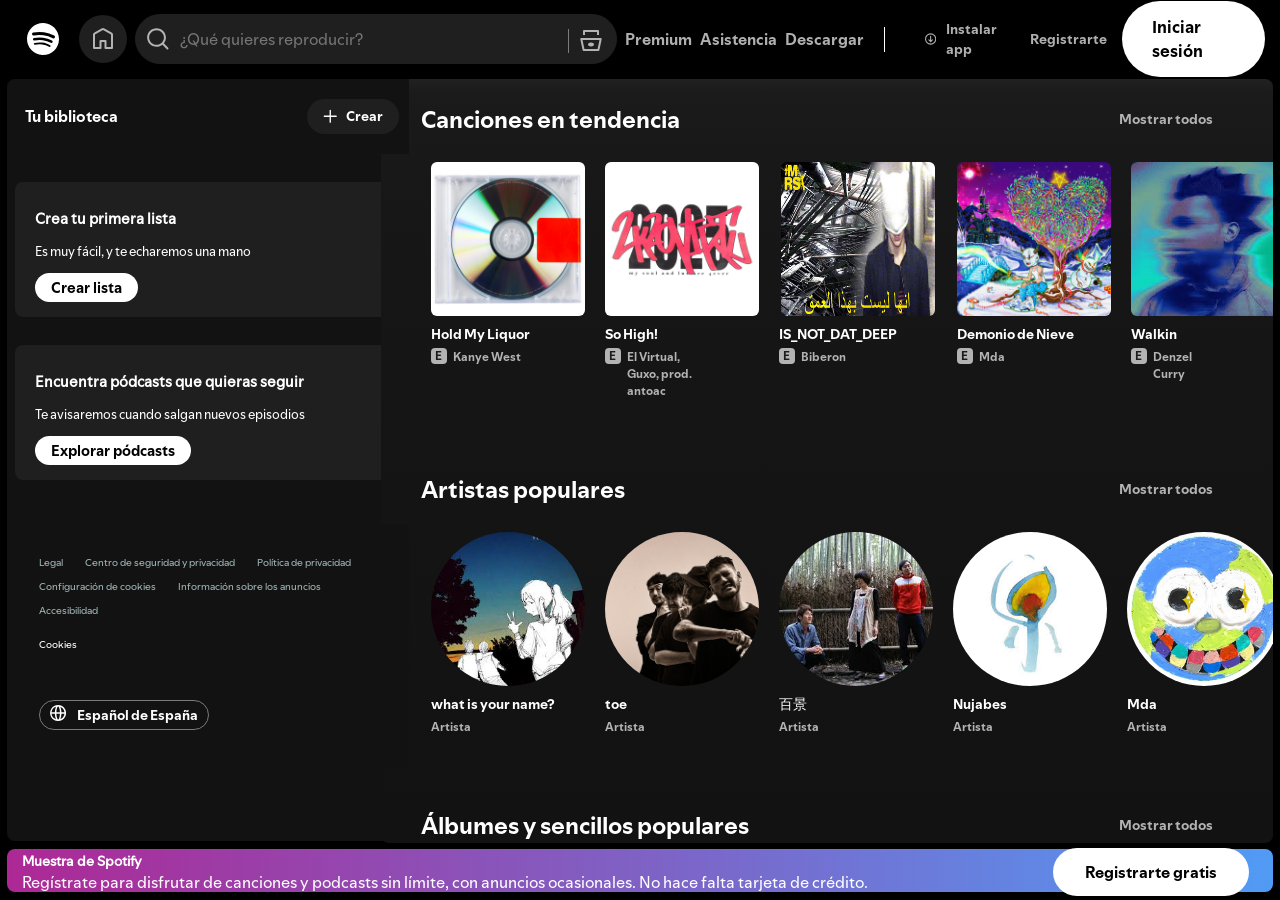
==== Proyecto Spotify/Fase 2 - Responsive/index.html @ e3fcc97e "Importación de Archivos" ====
<!DOCTYPE html>
<html lang="es">
<head>
    <meta charset="UTF-8">
    <meta name="viewport" content="width=device-width, initial-scale=1.0">
    <!-- 
    Proyecto Spotify - Fase 1
    Copia Literal Estática.
    Partes:
     - Barra Superior (upper_bar)
     - Menú Lateral (sidebar)
     - Zona Central (main)
     - Barra Inferior (footer)

    Autor: Alex Ortiz García
    -->
    <title>Proyecto Spotify - Fase 1</title>
    <link rel="icon" type="image/x-icon" href="img/logoSpotify.png">
    <link rel="stylesheet" href="css/styles.css">
</head>
<body>
    <header id="header">
        <div>
            <div id="logo">
                <a href="#">
                    <svg viewBox="0 0 24 24" height="32" aira-hidden="false;">
                        <title>Spotify</title>
                        <path fill="#FFFF" d="M13.427.01C6.805-.253 1.224 4.902.961 11.524.698 18.147 5.853 23.728 12.476 23.99c6.622.263 12.203-4.892 12.466-11.514S20.049.272 13.427.01m5.066 17.579a.717.717 0 0 1-.977.268 14.4 14.4 0 0 0-5.138-1.747 14.4 14.4 0 0 0-5.42.263.717.717 0 0 1-.338-1.392c1.95-.474 3.955-.571 5.958-.29 2.003.282 3.903.928 5.647 1.92a.717.717 0 0 1 .268.978m1.577-3.15a.93.93 0 0 1-1.262.376 17.7 17.7 0 0 0-5.972-1.96 17.7 17.7 0 0 0-6.281.238.93.93 0 0 1-1.11-.71.93.93 0 0 1 .71-1.11 19.5 19.5 0 0 1 6.94-.262 19.5 19.5 0 0 1 6.599 2.165c.452.245.62.81.376 1.263m1.748-3.551a1.147 1.147 0 0 1-1.546.488 21.4 21.4 0 0 0-6.918-2.208 21.4 21.4 0 0 0-7.259.215 1.146 1.146 0 0 1-.456-2.246 23.7 23.7 0 0 1 8.034-.24 23.7 23.7 0 0 1 7.657 2.445c.561.292.78.984.488 1.546m13.612-.036-.832-.247c-1.67-.495-2.14-.681-2.14-1.353 0-.637.708-1.327 2.264-1.327 1.539 0 2.839.752 3.51 1.31.116.096.24.052.24-.098V6.935c0-.097-.027-.15-.098-.203-.83-.62-2.272-1.07-3.723-1.07-2.953 0-4.722 1.68-4.722 3.59 0 2.157 1.371 2.91 3.626 3.546l.973.274c1.689.478 1.998.902 1.998 1.556 0 1.097-.831 1.433-2.07 1.433-1.556 0-3.457-.911-4.35-2.025-.08-.098-.177-.053-.177.062v2.423c0 .097.01.141.08.22.743.814 2.52 1.53 4.59 1.53 2.546 0 4.456-1.485 4.456-3.784 0-1.787-1.052-2.865-3.625-3.635m10.107-1.76c-1.68 0-2.653 1.026-3.219 2.052V9.376c0-.08-.044-.124-.124-.124h-2.22c-.079 0-.123.044-.123.124V20.72c0 .08.044.124.124.124h2.22c.079 0 .123-.044.123-.124v-4.536c.566 1.025 1.521 2.034 3.237 2.034 2.264 0 3.89-1.955 3.89-4.581s-1.644-4.545-3.908-4.545m-.654 6.986c-1.185 0-2.211-1.167-2.618-2.458.407-1.362 1.344-2.405 2.618-2.405 1.211 0 2.051.92 2.051 2.423s-.84 2.44-2.051 2.44m40.633-6.826h-2.264c-.08 0-.115.017-.15.097l-2.282 5.483-2.29-5.483c-.035-.08-.07-.097-.15-.097h-3.661v-.584c0-.955.645-1.397 1.476-1.397.496 0 1.035.256 1.415.486.089.053.15-.008.115-.088l-.796-1.901a.26.26 0 0 0-.124-.133c-.389-.203-1.025-.38-1.644-.38-1.875 0-2.954 1.432-2.954 3.254v.743h-1.503c-.08 0-.124.044-.124.124v1.768c0 .08.044.124.124.124h1.503v6.668c0 .08.044.123.124.123h2.264c.08 0 .124-.044.124-.123v-6.668h1.936l2.812 6.11-1.512 3.325c-.044.098.009.142.097.142h2.414c.08 0 .116-.018.15-.097l4.997-11.355c.035-.08-.009-.141-.097-.141M54.964 9.04c-2.865 0-4.837 2.025-4.837 4.616 0 2.573 1.971 4.616 4.837 4.616 2.856 0 4.846-2.043 4.846-4.616 0-2.591-1.99-4.616-4.846-4.616m.008 7.065c-1.37 0-2.343-1.043-2.343-2.45 0-1.405.973-2.449 2.343-2.449 1.362 0 2.335 1.043 2.335 2.45 0 1.406-.973 2.45-2.335 2.45m33.541-6.334a1.24 1.24 0 0 0-.483-.471 1.4 1.4 0 0 0-.693-.17q-.384 0-.693.17a1.24 1.24 0 0 0-.484.471q-.174.302-.174.681 0 .375.174.677.175.3.484.471t.693.17.693-.17.483-.471.175-.676q0-.38-.175-.682m-.211 1.247a1 1 0 0 1-.394.39 1.15 1.15 0 0 1-.571.14 1.16 1.16 0 0 1-.576-.14 1 1 0 0 1-.391-.39 1.14 1.14 0 0 1-.14-.566q0-.316.14-.562t.391-.388.576-.14q.32 0 .57.14.253.141.395.39t.142.565q0 .312-.142.56m-19.835-5.78c-.85 0-1.468.6-1.468 1.396s.619 1.397 1.468 1.397c.866 0 1.485-.6 1.485-1.397 0-.796-.619-1.397-1.485-1.397m19.329 5.19a.31.31 0 0 0 .134-.262q0-.168-.132-.266-.132-.099-.381-.099h-.588v1.229h.284v-.489h.154l.374.489h.35l-.41-.518a.5.5 0 0 0 .215-.084m-.424-.109h-.26v-.3h.27q.12 0 .184.036a.12.12 0 0 1 .065.116.12.12 0 0 1-.067.111.4.4 0 0 1-.192.037M69.607 9.252h-2.263c-.08 0-.124.044-.124.124v8.56c0 .08.044.123.124.123h2.263c.08 0 .124-.044.124-.123v-8.56c0-.08-.044-.124-.124-.124m-3.333 6.605a2.1 2.1 0 0 1-1.053.257c-.725 0-1.185-.425-1.185-1.362v-3.484h2.211c.08 0 .124-.044.124-.124V9.376c0-.08-.044-.124-.124-.124h-2.21V6.944c0-.097-.063-.15-.15-.08l-3.954 3.113c-.053.044-.07.088-.07.16v1.007c0 .08.044.124.123.124h1.539v3.855c0 2.087 1.203 3.06 2.918 3.06.743 0 1.46-.194 1.884-.442.062-.035.07-.07.07-.133v-1.68c0-.088-.044-.115-.123-.07" transform="translate(-0.95,0)"></path>
                    </svg>
                </a>
            </div>
            
            <div id="home_search">
                <div id="home">
                    <a href="#">
                        <svg viewBox="0 0 24 24" height="24" aria-hidden="false">
                            <path fill="#b3b3b3" d="M12.5 3.247a1 1 0 0 0-1 0L4 7.577V20h4.5v-6a1 1 0 0 1 1-1h5a1 1 0 0 1 1 1v6H20V7.577zm-2-1.732a3 3 0 0 1 3 0l7.5 4.33a2 2 0 0 1 1 1.732V21a1 1 0 0 1-1 1h-6.5a1 1 0 0 1-1-1v-6h-3v6a1 1 0 0 1-1 1H3a1 1 0 0 1-1-1V7.577a2 2 0 0 1 1-1.732z"></path>
                        </svg>
                    </a>
                    
                </div>

                <div id="searchbar">
                    <a href="#" id="search">
                        <svg viewBox="0 0 24 24" height="24" aria-hidden="false" class="icon">
                            <path fill="#b3b3b3" d="M10.533 1.27893C5.35215 1.27893 1.12598 5.41887 1.12598 10.5579C1.12598 15.697 5.35215 19.8369 10.533 19.8369C12.767 19.8369 14.8235 19.0671 16.4402 17.7794L20.7929 22.132C21.1834 22.5226 21.8166 22.5226 22.2071 22.132C22.5976 21.7415 22.5976 21.1083 22.2071 20.7178L17.8634 16.3741C19.1616 14.7849 19.94 12.7634 19.94 10.5579C19.94 5.41887 15.7138 1.27893 10.533 1.27893ZM3.12598 10.5579C3.12598 6.55226 6.42768 3.27893 10.533 3.27893C14.6383 3.27893 17.94 6.55226 17.94 10.5579C17.94 14.5636 14.6383 17.8369 10.533 17.8369C6.42768 17.8369 3.12598 14.5636 3.12598 10.5579Z"></path>
                        </svg>
                    </a>
                    <input type="text" placeholder="¿Qué quieres reproducir?">
                    <a href="#" id="explore">
                        <svg viewBox="0 0 24 24" height="24" aria-hidden="false" class="icon">
                            <path fill="#b3b3b3" d="M15 15.5c0 1.105-1.343 2-3 2s-3-.895-3-2 1.343-2 3-2 3 .895 3 2"></path>
                            <path fill="#b3b3b3" d="M1.513 9.37A1 1 0 0 1 2.291 9h19.418a1 1 0 0 1 .979 1.208l-2.339 11a1 1 0 0 1-.978.792H4.63a1 1 0 0 1-.978-.792l-2.339-11a1 1 0 0 1 .201-.837zM3.525 11l1.913 9h13.123l1.913-9zM4 2a1 1 0 0 1 1-1h14a1 1 0 0 1 1 1v4h-2V3H6v3H4z"></path>
                        </svg>
                    </a>    
                </div>
            </div>
        </div>

        <div>
            <div id="links1">
                <a href="#">Premium</a>
                <a href="#">Asistencia</a>
                <a href="#">Descargar</a>
            </div>

            <div id="bar">    
            </div>

            <div id="links2">
                <a href="#">
                    <svg viewBox="0 0 16 16" aria-hidden="false" height="16">
                        <path fill="#b3b3b3" d="M4.995 8.745a.75.75 0 0 1 1.06 0L7.25 9.939V4a.75.75 0 0 1 1.5 0v5.94l1.195-1.195a.75.75 0 1 1 1.06 1.06L8 12.811l-.528-.528-.005-.005-2.472-2.473a.75.75 0 0 1 0-1.06"></path>
                        <path fill="#b3b3b3" d="M0 8a8 8 0 1 1 16 0A8 8 0 0 1 0 8m8-6.5a6.5 6.5 0 1 0 0 13 6.5 6.5 0 0 0 0-13"></path>
                    </svg>
                    <p>Instalar app</p>
                </a>
                <a href="#">Registrarte</a>
            </div>

            <a href="#" id="login" class="button">
                Iniciar sesión
            </a>
        </div>
    
    </header>

    <div id="sidebar">
        <div id="sidebar-header">
            <p>Tu biblioteca</p>
            <a href="#">
                <svg aria-hidden="false" viewBox="0 0 16 16" height="14.5">
                    <path fill="#FFFF" d="M15.25 8a.75.75 0 0 1-.75.75H8.75v5.75a.75.75 0 0 1-1.5 0V8.75H1.5a.75.75 0 0 1 0-1.5h5.75V1.5a.75.75 0 0 1 1.5 0v5.75h5.75a.75.75 0 0 1 .75.75"></path>
                </svg>
                Crear
            </a>
        </div>

        <div id="cards">
            <div id="playlists" class="card">
                <h1>Crea tu primera lista</h1>
                <p>Es muy fácil, y te echaremos una mano</p>
                <a href="#" class="button">Crear lista</a>
            </div>

            <div id="podcasts" class="card">
                <h1>Encuentra pódcasts que quieras seguir</h1>
                <p>Te avisaremos cuando salgan nuevos episodios</p>
                <a href="#" class="button">Explorar pódcasts</a>
            </div>
        </div>
        

        <div id="links">
            <div id="info">
                <a href="#">Legal</a>
                <a href="#">Centro de seguridad y privacidad</a>
                <a href="#">Política de privacidad</a>
                <a href="#">Configuración de cookies</a>
                <a href="#">Información sobre los anuncios</a>
                <a href="#">Accesibilidad</a>
            </div>
            
            <a href="#">Cookies</a>
            <a href="#" class="button">
                <svg aria-hidden="true" viewBox="0 0 16 16" height="16">
                    <path fill="#ffffff" d="M8.152 16H8a8 8 0 1 1 .152 0m-.41-14.202c-.226.273-.463.713-.677 1.323-.369 1.055-.626 2.496-.687 4.129h3.547c-.06-1.633-.318-3.074-.687-4.129-.213-.61-.45-1.05-.676-1.323-.194-.235-.326-.285-.385-.296h-.044c-.055.007-.19.052-.391.296M4.877 7.25c.062-1.771.34-3.386.773-4.624q.148-.427.329-.806a6.51 6.51 0 0 0-4.436 5.43zm-3.334 1.5a6.51 6.51 0 0 0 4.436 5.43 8 8 0 0 1-.33-.806c-.433-1.238-.71-2.853-.772-4.624zm4.835 0c.061 1.633.318 3.074.687 4.129.214.61.451 1.05.677 1.323.202.244.336.29.391.297l.044-.001c.06-.01.19-.061.385-.296.226-.273.463-.713.676-1.323.37-1.055.626-2.496.687-4.129zm5.048 0c-.061 1.771-.339 3.386-.772 4.624q-.123.353-.268.674a6.5 6.5 0 0 0 4.071-5.298zm3.031-1.5a6.51 6.51 0 0 0-4.071-5.298q.145.322.268.674c.433 1.238.711 2.853.772 4.624z"></path>
                </svg>
                Español de España
            </a>
        </div>
    </div>

    <div id="main">
        <div id="songs" class="section">
            <div id="top">
                <a href="#" id="title">Canciones en tendencia</a>
                <a href="#">Mostrar todos</a>
            </div>

            <div class="cardlist">
                <div class="card">
                    <div class="cover">
                        <img src="img/Yeezus.jpg">
                    </div>
                    <div id="desc">
                        <a href="#" id="name">Hold My Liquor</a>
                        <div  id="meta">
                            <span id="explicit">E</span>
                            <a href="#" id="artist">Kanye West</a> 
                        </div>
                    </div>
                </div>
                <div class="card">
                    <div class="cover">
                        <img src="img/2k20virtu.jpg">
                    </div>
                    <div id="desc">
                        <a href="#" id="name">So High!</a>
                        <div  id="meta">
                            <span id="explicit">E</span>
                            <a href="#" id="artist">El Virtual, Guxo, prod. antoac</a> 
                        </div>
                    </div>
                </div>
                <div class="card">
                    <div class="cover">
                        <img src="img/isnotdatdeep.jpg">
                    </div>
                    <div id="desc">
                        <a href="#" id="name">IS_NOT_DAT_DEEP</a>
                        <div  id="meta">
                            <span id="explicit">E</span>
                            <a href="#" id="artist">Biberon</a> 
                        </div>
                    </div>
                </div>
                <div class="card">
                    <div class="cover">
                        <img src="img/rs4l.jpg">
                    </div>
                    <div id="desc">
                        <a href="#" id="name">Demonio de Nieve</a>
                        <div  id="meta">
                            <span id="explicit">E</span>
                            <a href="#" id="artist">Mda</a> 
                        </div>
                    </div>
                </div>
                <div class="card">
                    <div class="cover">
                        <img src="img/meltmyeyez.jpg">
                    </div>
                    <div id="desc">
                        <a href="#" id="name">Walkin</a>
                        <div  id="meta">
                            <span id="explicit">E</span>
                            <a href="#" id="artist">Denzel Curry</a> 
                        </div>
                    </div>
                </div>
                <div class="card">
                    <div class="cover">
                        <img src="img/vidaesuna.jpg">
                    </div>
                    <div id="desc">
                        <a href="#" id="name">Si muero</a>
                        <div  id="meta">
                            <a href="#" id="artist">San Tosielo</a> 
                        </div>
                    </div>
                </div>
                <div class="card">
                    <div class="cover">
                        <img src="img/rs4l.jpg">
                    </div>
                    <div id="desc">
                        <a href="#" id="name">Firmado: Marcos</a>
                        <div  id="meta">
                            <span id="explicit">E</span>
                            <a href="#" id="artist">Mda, Otro</a> 
                        </div>
                    </div>
                </div>
                <div class="card">
                    <div class="cover">
                        <img src="img/meltmyeyez.jpg">
                    </div>
                    <div id="desc">
                        <a href="#" id="name">X-Wing</a>
                        <div  id="meta">
                            <span id="explicit">E</span>
                            <a href="#" id="artist">Denzel Curry</a> 
                        </div>
                    </div>
                </div>
                <div class="card">
                    <div class="cover">
                        <img src="img/taipeiwaterbed.jpg">
                    </div>
                    <div id="desc">
                        <a href="#" id="name">Taipei/Waterbed</a>
                        <div  id="meta">
                            <span id="explicit">E</span>
                            <a href="#" id="artist">smokedope2016</a> 
                        </div>
                    </div>
                </div>
                <div class="card">
                    <div class="cover">
                        <img src="img/luvsic.jpg">
                    </div>
                    <div id="desc">
                        <a href="#" id="name">Luv(sic)</a>
                        <div  id="meta">
                            <span id="explicit">E</span>
                            <a href="#" id="artist">Nujabes</a> 
                        </div>
                    </div>
                </div>
                <div class="card">
                    <div class="cover">
                        <img src="img/graduation.jpg">
                    </div>
                    <div id="desc">
                        <a href="#" id="name">I Wonder</a>
                        <div  id="meta">
                            <span id="explicit">E</span>
                            <a href="#" id="artist">Kanye West</a> 
                        </div>
                    </div>
                </div>
                <div class="card">
                    <div class="cover">
                        <img src="img/evdisneychannel.jpg">
                    </div>
                    <div id="desc">
                        <a href="#" id="name">PANTALON</a>
                        <div  id="meta">
                            <span id="explicit">E</span>
                            <a href="#" id="artist">Biberon, SnorthingPills</a> 
                        </div>
                    </div>
                </div>
                <div class="card">
                    <div class="cover">
                        <img src="img/Yeezus.jpg">
                    </div>
                    <div id="desc">
                        <a href="#" id="name">Bound 2</a>
                        <div  id="meta">
                            <span id="explicit">E</span>
                            <a href="#" id="artist">Kanye West</a> 
                        </div>
                    </div>
                </div>
                <div class="card">
                    <div class="cover">
                        <img src="img/tlop.jpg">
                    </div>
                    <div id="desc">
                        <a href="#" id="name">Ultralight Beam</a>
                        <div  id="meta">
                            <span id="explicit">E</span>
                            <a href="#" id="artist">Kanye West</a> 
                        </div>
                    </div>
                </div>
                <div class="card">
                    <div class="cover">
                        <img src="img/midicronica.jpg">
                    </div>
                    <div id="desc">
                        <a href="#" id="name">san francisco</a>
                        <div  id="meta">
                            <a href="#" id="artist">MIDICRONICA</a> 
                        </div>
                    </div>
                </div>
                <div class="card">
                    <div class="cover">
                        <img src="img/wax.jpg">
                    </div>
                    <div id="desc">
                        <a href="#" id="name">Wax</a>
                        <div  id="meta">
                            <a href="#" id="artist">Marcus D, MIDICRONICA</a> 
                        </div>
                    </div>
                </div>
                <div class="card">
                    <div class="cover">
                        <img src="img/mbdtf.jpg">
                    </div>
                    <div id="desc">
                        <a href="#" id="name">Runaway</a>
                        <div  id="meta">
                            <span id="explicit">E</span>
                            <a href="#" id="artist">Kanye West, Pusha T</a> 
                        </div>
                    </div>
                </div>
                <div class="card">
                    <div class="cover">
                        <img src="img/vanpiroesiten.jpg">
                    </div>
                    <div id="desc">
                        <a href="#" id="name">De algo hay que morir</a>
                        <div  id="meta">
                            <a href="#" id="artist">San Tosielo</a> 
                        </div>
                    </div>
                </div>
                <div class="card">
                    <div class="cover">
                        <img src="img/vidaesuna.jpg">
                    </div>
                    <div id="desc">
                        <a href="#" id="name">Sin Lucka</a>
                        <div  id="meta">
                            <a href="#" id="artist">San Tosielo</a> 
                        </div>
                    </div>
                </div>
                <div class="card">
                    <div class="cover">
                        <img src="img/thenownowandnever.jpg">
                    </div>
                    <div id="desc">
                        <a href="#" id="name">heartache st.</a>
                        <div  id="meta">
                            <a href="#" id="artist">what is your name?</a> 
                        </div>
                    </div>
                </div>  
            </div>
        </div>
        <div id="artists" class="section">
            <div id="top">
                <a href="#" id="title">Artistas populares</a>
                <a href=#"">Mostrar todos</a>  
            </div>
            
            <div class="cardlist">
                <div class="card">
                    <div class="cover">
                        <img src="img/thenownowandnever.jpg">
                    </div>
                    <div id="desc">
                        <a href="#" id="name">what is your name?</a>
                        <div  id="meta">
                            <a href="#" id="artist">Artista</a> 
                        </div>
                    </div>
                </div> 
                <div class="card">
                    <div class="cover">
                        <img src="img/toeband.jpg">
                    </div>
                    <div id="desc">
                        <a href="#" id="name">toe</a>
                        <div  id="meta">
                            <a href="#" id="artist">Artista</a> 
                        </div>
                    </div>
                </div>
                <div class="card">
                    <div class="cover">
                        <img src="img/hyakkei.jpg">
                    </div>
                    <div id="desc">
                        <a href="#" id="name">百景</a>
                        <div  id="meta">
                            <a href="#" id="artist">Artista</a> 
                        </div>
                    </div>
                </div>
                <div class="card">
                    <div class="cover">
                        <img src="img/nujabes.jpg"">
                    </div>
                    <div id="desc">
                        <a href="#" id="name">Nujabes</a>
                        <div  id="meta">
                            <a href="#" id="artist">Artista</a> 
                        </div>
                    </div>
                </div>
                <div class="card">
                    <div class="cover">
                        <img src="img/Mda.jpg"">
                    </div>
                    <div id="desc">
                        <a href="#" id="name">Mda</a>
                        <div  id="meta">
                            <a href="#" id="artist">Artista</a> 
                        </div>
                    </div>
                </div>
                <div class="card">
                    <div class="cover">
                        <img src="img/santosielo.jpg"">
                    </div>
                    <div id="desc">
                        <a href="#" id="name">San Tosielo</a>
                        <div  id="meta">
                            <a href="#" id="artist">Artista</a> 
                        </div>
                    </div>
                </div>
                <div class="card">
                    <div class="cover">
                        <img src="img/biberon.jpg"">
                    </div>
                    <div id="desc">
                        <a href="#" id="name">Biberon</a>
                        <div  id="meta">
                            <a href="#" id="artist">Artista</a> 
                        </div>
                    </div>
                </div>
                <div class="card">
                    <div class="cover">
                        <img src="img/kanye.jpg"">
                    </div>
                    <div id="desc">
                        <a href="#" id="name">Kanye West</a>
                        <div  id="meta">
                            <a href="#" id="artist">Artista</a> 
                        </div>
                    </div>
                </div>
                <div class="card">
                    <div class="cover">
                        <img src="img/miyachi.jpg"">
                    </div>
                    <div id="desc">
                        <a href="#" id="name">MIYACHI</a>
                        <div  id="meta">
                            <a href="#" id="artist">Artista</a> 
                        </div>
                    </div>
                </div>
                <div class="card">
                    <div class="cover">
                        <img src="img/denzel.jpg"">
                    </div>
                    <div id="desc">
                        <a href="#" id="name">Denzel Curry</a>
                        <div  id="meta">
                            <a href="#" id="artist">Artista</a> 
                        </div>
                    </div>
                </div> 
            </div>
            
        </div>
        <div id="albums" class="section">
            <div id="top">
                <a href="#" id="title">Álbumes y sencillos populares</a>
                <a href="#">Mostrar todos</a> 
            </div>
            
            <div class="cardlist">
                <div class="card">
                    <div class="cover">
                        <img src="img/mbdtf.jpg">
                    </div>
                    <div id="desc">
                        <a href="#" id="name">My Beautiful Dark Twisted Fantasy</a>
                        <div  id="meta">
                            <a href="#" id="artist">Kanye West</a> 
                        </div>
                    </div>
                </div>
                <div class="card">
                    <div class="cover">
                        <img src="img/vidaesuna.jpg">
                    </div>
                    <div id="desc">
                        <a href="#" id="name">Vida es una</a>
                        <div  id="meta">
                            <a href="#" id="artist">San Tosielo</a> 
                        </div>
                    </div>
                </div>
                <div class="card">
                    <div class="cover">
                        <img src="img/anomalyIII.jpg">
                    </div>
                    <div id="desc">
                        <a href="#" id="name">Anomaly III</a>
                        <div  id="meta">
                            <a href="#" id="artist">Flawed Mangoes</a> 
                        </div>
                    </div>
                </div>
                <div class="card">
                    <div class="cover">
                        <img src="img/tuduofavorito.jpg">
                    </div>
                    <div id="desc">
                        <a href="#" id="name">TU DUO FAVORITO</a>
                        <div  id="meta">
                            <a href="#" id="artist">YSY A, Bhavi</a> 
                        </div>
                    </div>
                </div>
                <div class="card">
                    <div class="cover">
                        <img src="img/antezana247.jpg">
                    </div>
                    <div id="desc">
                        <a href="#" id="name">Antezana 247</a>
                        <div  id="meta">
                            <a href="#" id="artist">YSY A</a> 
                        </div>
                    </div>
                </div>
                <div class="card">
                    <div class="cover">
                        <img src="img/metaphorical music.jpg">
                    </div>
                    <div id="desc">
                        <a href="#" id="name">Metaphorical Music</a>
                        <div  id="meta">
                            <a href="#" id="artist">Nujabes</a> 
                        </div>
                    </div>
                </div>
                <div class="card">
                    <div class="cover">
                        <img src="img/graduation.jpg">
                    </div>
                    <div id="desc">
                        <a href="#" id="name">Graduation</a>
                        <div  id="meta">
                            <a href="#" id="artist">Kanye West</a> 
                        </div>
                    </div>
                </div>
                <div class="card">
                    <div class="cover">
                        <img src="img/modalsoul.jpg">
                    </div>
                    <div id="desc">
                        <a href="#" id="name">Modal Soul</a>
                        <div  id="meta">
                            <a href="#" id="artist">Nujabes</a> 
                        </div>
                    </div>
                </div>
                <div class="card">
                    <div class="cover">
                        <img src="img/meltmyeyez.jpg">
                    </div>
                    <div id="desc">
                        <a href="#" id="name">Melt My Eyez See Your Future</a>
                        <div  id="meta">
                            <a href="#" id="artist">Denzel Curry</a> 
                        </div>
                    </div>
                </div>
                <div class="card">
                    <div class="cover">
                        <img src="img/rs4l.jpg">
                    </div>
                    <div id="desc">
                        <a href="#" id="name">RS4L + ATEMPORAL</a>
                        <div  id="meta">
                            <a href="#" id="artist">Mda</a> 
                        </div>
                    </div>
                </div>

            </div>
        </div>
        <div id="radio" class="section">
            <div id="top">
                <a href="#" id="title">Emisoras populares</a>
                <a href="#">Mostrar todos</a>  
            </div>

            <div class="cardlist">

                <div class="card">
                    <div class="cover">
                        <img src="img/radiomda.jpg">
                    </div>
                    <div id="desc">
                        <p>Con Mda, Biberon, Rojuu y más</p> 
                    </div>
                </div>
                <div class="card">
                    <div class="cover">
                        <img src="img/jpegmafia.jpg">
                    </div>
                    <div id="desc">
                        <p>Con Denzel Curry, Danny Brown, JPEGMAFIA y más</p> 
                    </div>
                </div>
                <div class="card">
                    <div class="cover">
                        <img src="img/flawedmangoesradio.jpg">
                    </div>
                    <div id="desc">
                        <p>Con Flawed Mangoes, Instupendo, what is your name? y más</p> 
                    </div>
                </div>
                <div class="card">
                    <div class="cover">
                        <img src="img/midicronicaradio.jpg">
                    </div>
                    <div id="desc">
                        <p>Con MIDICRONICA, Shing02, ASIAN KUNG-FU GENERATION y más</p> 
                    </div>
                </div>
                <div class="card">
                    <div class="cover">
                        <img src="img/santosieloradio.jpg">
                    </div>
                    <div id="desc">
                        <p>Con San Tosielo, Toldos Verdes, LEÏTI y más</p> 
                    </div>
                </div>
                <div class="card">
                    <div class="cover">
                        <img src="img/nujabesradio.jpg">
                    </div>
                    <div id="desc">
                        <p>Con Nujabes, Yakkle, GAGLE y más</p> 
                    </div>
                </div>
                <div class="card">
                    <div class="cover">
                        <img src="img/kanyewestradio.jpg">
                    </div>
                    <div id="desc">
                        <p>Con Kanye West, Kendrick Lamar, André3000 y más</p> 
                    </div>
                </div>
                <div class="card">
                    <div class="cover">
                        <img src="img/beckradio.jpg">
                    </div>
                    <div id="desc">
                        <p>Con Beck, Talking Heads, Pavement y más</p> 
                    </div>
                </div>
                <div class="card">
                    <div class="cover">
                        <img src="img/ishikiradio.jpg">
                    </div>
                    <div id="desc">
                        <p>Con ishikinainokranke, toe, Seraphine Noir y más</p> 
                    </div>
                </div>
                <div class="card">
                    <div class="cover">
                        <img src="img/everadio.jpg">
                    </div>
                    <div id="desc">
                        <p>Con Eve, Sou, BURNOUT SYNDROMES y más</p> 
                    </div>
                </div>

            </div>
        </div>
        <div id="playlists" class="section">
            <div id="top">
                <a href="#" id="title">Listas seleccionadas</a>
                <a href="#">Mostrar todos</a> 
            </div>
            
            <div class="cardlist">

                <div class="card">
                    <div class="cover">
                        <img src="img/topglobal.jpg">
                    </div>
                    <div id="desc">
                        <p>Tu actualización semanal con las canciones más...</p> 
                    </div>
                </div>
                <div class="card">
                    <div class="cover">
                        <img src="img/topspain.jpg">
                    </div>
                    <div id="desc">
                        <p>Tu actualización semanal con las canciones más...</p> 
                    </div>
                </div>
                <div class="card">
                    <div class="cover">
                        <img src="img/top50global.jpg">
                    </div>
                    <div id="desc">
                        <p>Tu actualización diaria con las canciones más...</p> 
                    </div>
                </div>
                <div class="card">
                    <div class="cover">
                        <img src="img/top50spain.jpg">
                    </div>
                    <div id="desc">
                        <p>Tu actualización diaria con las canciones más...</p> 
                    </div>
                </div>
                <div class="card">
                    <div class="cover">
                        <img src="img/viral50global.jpg">
                    </div>
                    <div id="desc">
                        <p>Tu actualización diaria con las canciones más virales...</p> 
                    </div>
                </div>
                <div class="card">
                    <div class="cover">
                        <img src="img/viral50spain.jpg">
                    </div>
                    <div id="desc">
                        <p>Tu actualización diaria con las canciones más virales...</p> 
                    </div>
                </div>

            </div>
        </div>
        <hr>
        <div id="info">
            <div>
                <h1>Empresa</h1>
                <a href="#">Acerca de</a>
                <a href="#">Empleo</a>
                <a href="#">For the Record</a>
            </div>
            <div>
                <h1>Comunidades</h1>
                <a href="#">Para artistas</a>
                <a href="#">Desarrolladores</a>
                <a href="#">Publicidad</a>
                <a href="#">Inversores</a>
                <a href="#">Proveedores</a>
            </div>
            <div>
                <h1>Enlaces útiles</h1>
                <a href="#">Asistencia</a>
                <a href="#">App gratis para móvil</a>
                <a href="#">Popular por país</a>
                <a href="#">Importar tu música</a>
            </div>
            <div>
                <h1>Planes de Spotify</h1>
                <a href="#">Premium Individual</a>
                <a href="#">Premium Duo</a>
                <a href="#">Premium Familiar</a>
                <a href="#">Premium para Estudiantes</a>
                <a href="#">Spotify Free</a>
            </div>
            <div id="socials">
                <div>
                    <svg aria-hidden="false" viewBox="0 0 16 16" height="16">
                        <path fill="#ffffff" d="M8 1.44c2.136 0 2.389.009 3.233.047.78.036 1.203.166 1.485.276.348.128.663.332.921.598.266.258.47.573.599.921.11.282.24.706.275 1.485.039.844.047 1.097.047 3.233s-.008 2.389-.047 3.232c-.035.78-.166 1.204-.275 1.486a2.65 2.65 0 0 1-1.518 1.518c-.282.11-.706.24-1.486.275-.843.039-1.097.047-3.233.047s-2.39-.008-3.232-.047c-.78-.035-1.204-.165-1.486-.275a2.5 2.5 0 0 1-.921-.599 2.5 2.5 0 0 1-.599-.92c-.11-.282-.24-.706-.275-1.486-.038-.844-.047-1.096-.047-3.232s.009-2.39.047-3.233c.036-.78.166-1.203.275-1.485.129-.348.333-.663.599-.921a2.5 2.5 0 0 1 .92-.599c.283-.11.707-.24 1.487-.275.843-.038 1.096-.047 3.232-.047L8 1.441zm.001-1.442c-2.172 0-2.445.01-3.298.048-.854.04-1.435.176-1.943.373a3.9 3.9 0 0 0-1.417.923c-.407.4-.722.883-.923 1.417-.198.508-.333 1.09-.372 1.942S0 5.826 0 8c0 2.172.01 2.445.048 3.298.04.853.174 1.433.372 1.941.2.534.516 1.017.923 1.417.4.407.883.722 1.417.923.508.198 1.09.333 1.942.372s1.126.048 3.299.048 2.445-.01 3.298-.048c.853-.04 1.433-.174 1.94-.372a4.1 4.1 0 0 0 2.34-2.34c.199-.508.334-1.09.373-1.942S16 10.172 16 7.999s-.01-2.445-.048-3.298c-.04-.853-.174-1.433-.372-1.94a3.9 3.9 0 0 0-.923-1.418A3.9 3.9 0 0 0 13.24.42c-.508-.197-1.09-.333-1.942-.371-.851-.041-1.125-.05-3.298-.05z"> 
                        </path>
                        <path fill="#ffffff" d="M8 3.892a4.108 4.108 0 1 0 0 8.216 4.108 4.108 0 0 0 0-8.216m0 6.775a2.668 2.668 0 1 1 0-5.335 2.668 2.668 0 0 1 0 5.335m4.27-5.978a.96.96 0 1 0 0-1.92.96.96 0 0 0 0 1.92"></path>
                    </svg>
                </div>
                
                <div>
                    <svg aria-hidden="false" viewBox="0 0 16 16" height="16">
                        <path fill="#ffffff" d="M13.54 3.889a2.97 2.97 0 0 0 1.333-1.683 6 6 0 0 1-1.929.738 3 3 0 0 0-.996-.706 3 3 0 0 0-1.218-.254 2.92 2.92 0 0 0-2.143.889 2.93 2.93 0 0 0-.889 2.15q0 .318.08.691a8.5 8.5 0 0 1-3.484-.932A8.5 8.5 0 0 1 1.532 2.54a3 3 0 0 0-.413 1.523q0 .778.361 1.445.36.668.988 1.08a2.9 2.9 0 0 1-1.373-.374v.04q0 1.088.69 1.92a2.97 2.97 0 0 0 1.739 1.048 2.94 2.94 0 0 1-1.365.056 2.94 2.94 0 0 0 1.063 1.5 2.95 2.95 0 0 0 1.77.603 5.94 5.94 0 0 1-3.77 1.302q-.365 0-.722-.048A8.4 8.4 0 0 0 5.15 14q1.358 0 2.572-.361 1.215-.36 2.147-.988a9 9 0 0 0 1.683-1.46q.75-.834 1.234-1.798a9.5 9.5 0 0 0 .738-1.988 8.4 8.4 0 0 0 .246-2.429 6.2 6.2 0 0 0 1.508-1.563q-.84.373-1.738.476">
                        </path>
                    </svg>
                </div>

                <div>
                    <svg aria-hidden="true" viewBox="0 0 16 16" height="16">
                        <path fill="#ffffff" d="M16 8a8 8 0 1 0-9.25 7.903v-5.59H4.719V8H6.75V6.237c0-2.005 1.194-3.112 3.022-3.112.875 0 1.79.156 1.79.156V5.25h-1.008c-.994 0-1.304.617-1.304 1.25V8h2.219l-.355 2.313H9.25v5.59A8 8 0 0 0 16 8"></path>
                    </svg>
                </div>
            </div>
        </div>
        <hr>
        <p style="font-size: 14; color: rgb(156, 156, 156); margin: 50px 0px;">© 2026 Alejo AB</p>
    </div>

    <div id="footer">
        <div id="text">
            <h1>Muestra de Spotify</h1>
            <p>Regístrate para disfrutar de canciones y podcasts sin límite, con anuncios ocasionales. No hace falta tarjeta de crédito.</p>  
        </div>
        <a href="#" class="button" id="signup">Registrarte gratis</a>
    </div>
</body>
</html>
---- Proyecto Spotify/Fase 2 - Responsive/css/styles.css ----
body {
    margin: 0;
    padding: 0 0.56vw;
    overflow-x: hidden;

    display: grid;
    grid-template-columns: 29.17vw 1fr;
    grid-template-rows: 8.75vh 1fr 5.7vh;

    grid-template-areas:
        "header header"
        "sidebar main"
        "footer footer";

    height: 100vh;

    background-color: black;
    color: white;
    font-family: Spotify;
}


/* Header */
#header {
    grid-area: header;

    display: flex;
    flex-flow: row;
    justify-content: space-between;
    align-content: center;
    gap: 8px;

    max-height: 8.75vh;

    margin-right: 8px;

    box-sizing: border-box;
}

#header div {
    display: flex;
    justify-content: center;
    align-items: center;
}


#logo {
    display: flex;
    align-items: center;

    margin: 0;
    padding: 20px;
    padding-top: 25px;

    box-sizing: border-box;

    max-height: 72px;
    max-width: 72px;
}

#home_search {
    display: flex;

    gap: 8px;

}
#home_search #home {
    display: flex;
    justify-content: center;
    align-items: center;

    height: 48px;
    width: 48px;

    border-radius: 100%;
    background-color: rgb(31, 31, 31);

    transition: 0.2s;
}

#home_search #home a {
    max-height: 24px;
}

#home_search #home:hover {
    background-color: rgb(51, 51, 51);

    transform: scale(1.05);

    path {
        fill: white;
    }
}

#home_search #searchbar {
        display: flex;
        justify-content: flex-start;
        align-items: center;

        padding-left: 10px;
        gap: 10px;

        height: 48px;
        width: 470px;

        border: solid rgb(31, 31, 31) 1px;
        border-radius: 50px;
        color: rgb(31, 31, 31);
        background-color: rgb(31, 31, 31);

        transition: 0.5s;
}

#home_search #searchbar:hover {
    border-color: rgb(66, 66, 66);
    background-color: rgb(44, 44, 44);
}

#home_search #searchbar a {
    max-height: 24px;
}

#home_search #searchbar #search {
    transition: 0.2s;
}

#home_search #searchbar #search:hover {
    transform: scale(1.05);

    path {
        fill: white;
    }
}


#home_search #searchbar input {
    padding: 0;
    margin: 0;

    font: inherit;
    color: white;
    border: none;
    background: transparent;
    outline: none;
}

#home_search #searchbar #explore {
    border-left: solid #7c7c7c 1px;

    padding-left: 10px;
    padding-right: 3px;
    margin-left: auto;
    margin-right: 10px;
    margin-top: 3px;

    svg {
        transition: 0.2s;
    }
}

#home_search #searchbar #explore:hover {
    svg {
        transform: scale(1.05);

        path {
            fill: white;
        }
    }
}

#links1 {
    display: flex;
    justify-content: space-around;
    gap: 8px;

    a {
        text-decoration: none;
        color: #b0b0b0;
        font-family: Spotify_Bold;
        transition: 0.2s;
    }

    a:hover {
        color: white;
        transform: scale(1.05);
    }
}

#bar {
    height: 25px;
    width: 1px;

    margin: 20px;

    background-color: white;
}

#links2 {
    display: flex;
    justify-content: space-around;
    gap: 8px;

    border: solid white 1 px;

    font-size: 14px;
}

#links2 a {
    display: flex;
    justify-content: center;
    align-items: center;
    gap: 10px;

    margin-left: 20px;

    text-decoration: none;
    color: #b0b0b0;
    font-family: Spotify_Bold;

    transition: 0.2s;
}

#links2 a:hover {
    color: white;
    transform: scale(1.05);

    path {
        fill: white;
    }
}

#login {
    padding: 14px;
    padding-left: 30px;
    padding-right: 30px;
    margin-left: 15px;

    font-size: 17px;
    text-decoration: none;

    color: black;
    font-family: Spotify_Bold;
    background-color: rgb(255, 255, 255);
    border-radius: 50px;

    transition: 0.2s;
}

#login:hover {
    transform: scale(1.05);

    background-color: rgb(222, 224, 254);
}

/* Sidebar */

#sidebar {
    grid-area: sidebar;

    display: grid;
    grid-template-rows: 75px 330px 236.8px;
    gap: 20px;
    overflow-y: auto;

    box-sizing: border-box;
    height: 99%;
    width: 410px;
    padding: 0px 8px;
    margin-bottom: 50px;

    font-family: Spotify_Bold;
    background-color: rgb(18, 18, 18);
    border-radius: 8px;

    scrollbar-width: none;
}

#sidebar #sidebar-header {
    position: sticky;
    top: 0;
    z-index: 10;

    display: flex;
    justify-content: space-between;
    align-items: center;

    height: 75px;
    padding: 0px 10px;

    background-color: rgb(18, 18, 18);
}

#sidebar #sidebar-header a {
    display: flex;
    align-items: center;
    justify-content: center;
    gap: 8px;

    height: 35px;
    width: 92px;

    font-size: 14px;
    text-decoration: none;
    color: white;
    background-color: rgb(31, 31, 31);

    border-radius: 20px;

    transition: 0.2s;
}

#sidebar #sidebar-header a:hover {
    background-color: rgb(44, 44, 44);
}

#sidebar #cards .card {
    box-sizing: border-box;
    height: 135px;
    padding: 16px 20px;
    margin: 8px 0px 28px;

    font-size: 13px;
    font-family: Spotify;
    background-color: rgb(31, 31, 31);
    border-radius: 8px;
}

#sidebar #cards .card h1 {
    font-size: 15px;
}

#sidebar #cards .card a {
    display: inline-block;
    width: auto;
    padding: 4px 16px;

    text-decoration: none;
    font-family: Spotify_Bold;
    font-size: 15px;
    color: black;
    background-color: white;
    border-radius: 25px;

    transition: 0.2s;
}

#sidebar #cards.card a:hover {
    transform: scale(1.05);
}


#sidebar #links {
    position: sticky;
    bottom: 0;

    display: block;

    box-sizing: border-box;
    height: 240px;
    padding: 0px 24px;

    font-size: 10px;
    font-family: Spotify_Thin;
    background-color: inherit;
}

#sidebar #links #info {
    display: flex;
    flex-wrap: wrap;
    gap: 6px;

    margin: 32px 0px 16px;
}

#sidebar #links #info a {
        display: inline-block;
        margin: 0px 16px 6px 0px;

        text-decoration: none;
        color: rgb(157, 179, 179);
}

#sidebar #links a {
    display: inline-block;
    margin: 0px 0px 50px;
    text-decoration: none;
    color: white;
}

#sidebar #links a:hover {
    text-decoration: underline;
}

#sidebar #links .button {
    display: flex;
    justify-content: space-around;
    align-content: center;

    width: 170px;

    box-sizing: border-box;
    padding: 4px 4px 4px 4px;

    font-size: 14px;
    color: white;
    background-color: rgb(18, 18, 18);
    border: solid rgb(122, 122, 122) 1px;
}

#sidebar #links .button:hover {
    border-color: white;
    text-decoration: none;
}

/* Main */

#main {
    grid-area: main;
    background: linear-gradient(to bottom, rgb(33, 33, 33), 5%, rgb(18, 18, 18));

    overflow-y: auto;
    overflow-x: hidden;
    scrollbar-width: none;

    box-sizing: border-box;
    padding: 24px 0px 0px 40px;
    margin: 0px 0px 6px 0px;


    border-radius: 8px;
}

#main hr {
    border: none;
    height: 1px;
    background-color: rgb(41, 41, 41);
}

#main .section {
    width: 100%;
    margin-bottom: 64px;
}

#main .section #title {
    text-decoration: none;
    font-family: Spotify_Bold;
    font-size: 24px;
    color: white;
}

#main .section #title:hover {
    text-decoration: underline;
}

#main .section a {
    margin-right: 60px;
    text-decoration: none;
    color: rgb(179, 179, 179);
    font-family: Spotify_Bold;
    font-size: 14px;
}

#main .section a:hover {
    text-decoration: underline;
}

#main .section #top {
    display: flex;
    flex-direction: row;
    justify-content: space-between;
    align-items: center;

    margin-bottom: 16px;
}

#main .section .cardlist {
    display: flex;
    flex-direction: row;
    flex-wrap: nowrap;

    overflow-x: auto;
    overflow-y: hidden;
    scrollbar-width: none;
}

#main .section .cardlist .card {
    display: flex;
    flex-direction: column;
    align-items: center;

    box-sizing: border-box;
    max-width: 178px;
    height: fit-content;
    padding: 10px 10px;

    border-radius: 6px;

    cursor: pointer;
    transition: 0.2s ease;
}

#main .section .cardlist .card .cover {
    max-width: 154px;
    max-height: 154px;
    margin-bottom: 8px;

    
}

#main .section .cardlist .card .cover img {
    width: 154px;
    height: 154px;

    border-radius: 6px;
}

#main .section .cardlist .card #desc {
    width: 100%;
}

#main .section .cardlist .card #desc #name {
    display: block;
    width: 100%;
    margin-bottom: 4px;

    font-size: 14px;
    color: white;
}

#main .section .cardlist .card #desc #meta {
    display: flex;
    width: 100%;
    gap: 6px;
}

#main .section .cardlist .card #desc #meta #explicit {
    flex: 0 0 16px;
    display: flex;
    justify-content: center;
    align-items: center;

    height: 16px;
    width: 16px;

    font-size: 12px;
    font-family: Spotify_Bold;
    color: rgb(26, 26, 26);
    border-radius: 4px;
    background-color: rgb(179, 179, 179);
}

#main .section .cardlist .card #desc #meta  #artist{
    display: block;
    flex: 1;
    flex-wrap: nowrap;
    font-size: 12px;
}

#main .section .cardlist .card:hover {
    background-color: rgb(56, 56, 56);
}

#main #artists .cardlist .card .cover img{
    border-radius: 100%;
    object-fit: cover;
}
        
#main #artists .cardlist .card #artist:hover{
    text-decoration: none;
    cursor: default;
}

#main #radio .cardlist .card #desc p{
    font-size: 14px;
    color: rgb(173, 173, 173);
}

#main #playlists .cardlist .card #desc{
    text-overflow: ellipsis;
}

#main #playlists .cardlist .card #desc p{
    font-size: 14px;
    color: rgb(173, 173, 173);
}

#main #info {
    display: grid;
    grid-template-columns: 156px 156px 156px 156px auto 152px;

    margin: 20px 0px 20px;
}

#main #info div {
    display: flex;
    flex-direction: column;

    margin-right: 32px;
}

#main #info div h1 {
    font-size: 16px;
}

#main #info div a {
    display: block;

    text-decoration: none;
    color: rgb(166, 166, 166);
    margin-bottom: 10px;
}

#main #info div a:hover {
    text-decoration: underline;
    color: white;

}

#main #info #socials {
    display: flex;
    flex-direction: row;
    justify-content: flex-end;
    align-content: flex-start;
}

#main #info #socials div {
    display: flex;
    justify-content: center;
    align-content: center;

    height: 40px;
    width: 40px;

    background-color: rgb(41, 41, 41);
    border-radius: 100%;
}

#main #info #socials div:hover {
    background-color: rgb(88, 88, 88);
}

/* Footer */
#footer {
    grid-area: footer;

    display: flex;
    justify-content: space-between;
    align-items: center;

    padding: 11px 24px 7px 15px;
    margin: 0px 0px 8px 0px;

    background: linear-gradient(to right, rgb(173, 40, 149), rgb(81, 155, 245));
    border-radius: 8px;
}

#footer #text{
    display: flex;
    flex-direction: column;
    align-items: flex-start;
}

#footer h1{
    font-size: 14px;
    font-weight: 700;
    margin: 0;
}

#footer p{
    font-size: 16px;
    font-weight: 500;
    margin: 0;
}

#footer #signup{
    display: flex;
    justify-content: center;
    align-items: center;

    padding: 8px 32px;

    height: 48px;
    box-sizing: border-box;
}

.button {
    text-decoration: none;
    color: black;
    font-family: Spotify_Bold;
    background-color: rgb(255, 255, 255);
    border-radius: 50px;

    transition: 0.2s;
}

.button:hover {
    transform: scale(1.05);
}

/*Media queries*/


/* Fonts */

@font-face {
    font-family: "Spotify";
    src: url(fonts/Spotify/spotify_mix_ui_regular.otf)
}

@font-face {
    font-family: "Spotify_Bold";
    src: url(fonts/Spotify/spotify_mix_ui_bold.otf)
}

@font-face {
    font-family: "Spotify_Thin";
    src: url(fonts/Spotify/spotify_mix.ttf)
}
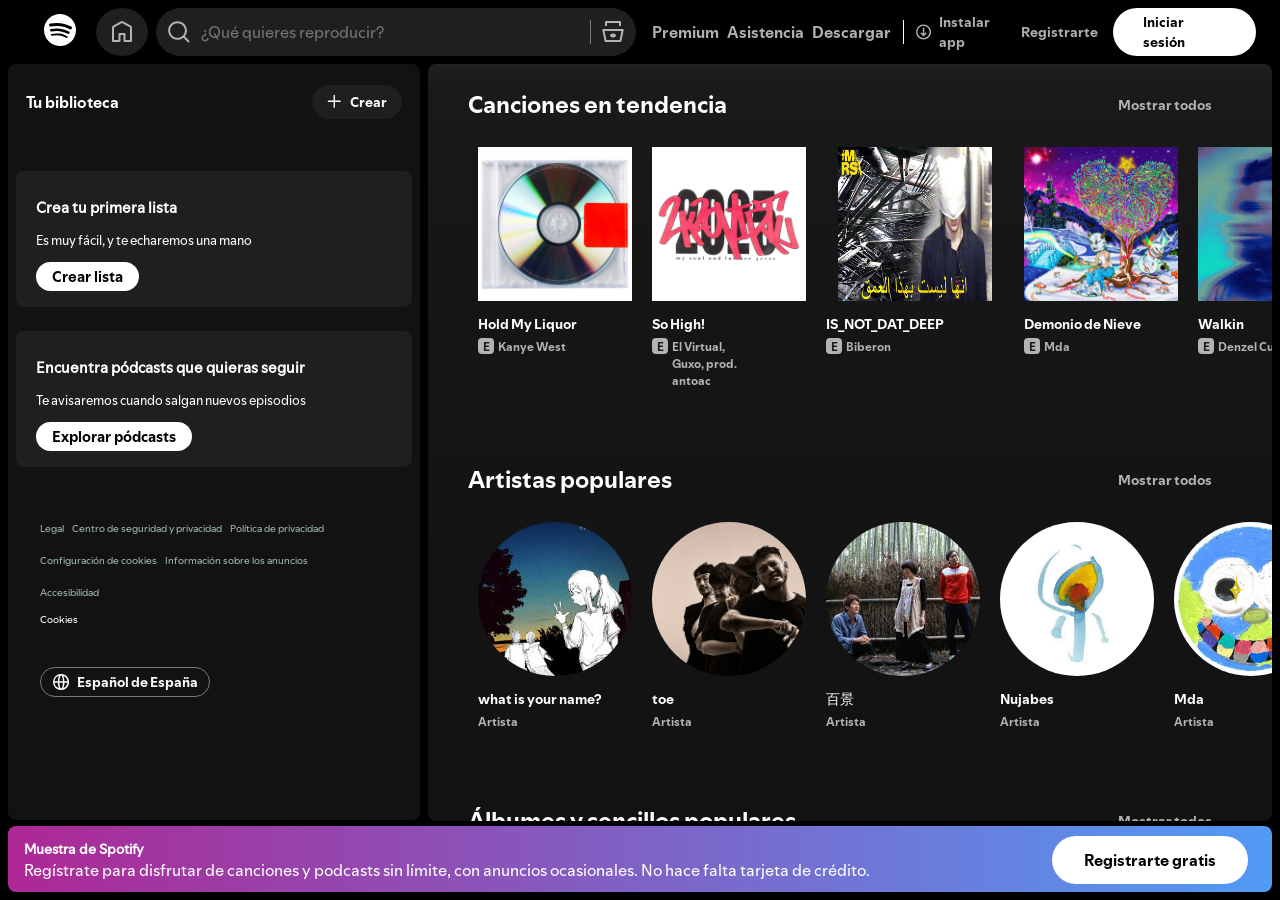
==== commit 933c3d71: "Final" ====
--- a/Proyecto Spotify/Fase 2 - Responsive/index.html
+++ b/Proyecto Spotify/Fase 2 - Responsive/index.html
@@ -4,17 +4,16 @@
     <meta charset="UTF-8">
     <meta name="viewport" content="width=device-width, initial-scale=1.0">
     <!-- 
-    Proyecto Spotify - Fase 1
-    Copia Literal Estática.
-    Partes:
-     - Barra Superior (upper_bar)
-     - Menú Lateral (sidebar)
-     - Zona Central (main)
-     - Barra Inferior (footer)
+    Proyecto Spotify - Fase 2
+    Responsive
+    Requisitos:
+        - Unidades relativas
+        - Responsive
+        - Cambios Coherentes
 
     Autor: Alex Ortiz García
     -->
-    <title>Proyecto Spotify - Fase 1</title>
+    <title>Proyecto Spotify - Fase 2</title>
     <link rel="icon" type="image/x-icon" href="img/logoSpotify.png">
     <link rel="stylesheet" href="css/styles.css">
 </head>
@@ -29,6 +28,8 @@
                     </svg>
                 </a>
             </div>
+
+            <img src="img/logomobile.png" id="logo_mobile">
             
             <div id="home_search">
                 <div id="home">
@@ -81,6 +82,12 @@
             <a href="#" id="login" class="button">
                 Iniciar sesión
             </a>
+
+            <a href="#" id="open_app" class="button">
+                Abrir App
+            </a>
+
+            <img src="img/burgermenu.png" id="menu">
         </div>
     
     </header>
@@ -135,7 +142,7 @@
         <div id="songs" class="section">
             <div id="top">
                 <a href="#" id="title">Canciones en tendencia</a>
-                <a href="#">Mostrar todos</a>
+                <a href="#" id="showall">Mostrar todos</a>
             </div>
 
             <div class="cardlist">
@@ -378,7 +385,7 @@
         <div id="artists" class="section">
             <div id="top">
                 <a href="#" id="title">Artistas populares</a>
-                <a href=#"">Mostrar todos</a>  
+                <a href="#" id="showall">Mostrar todos</a>  
             </div>
             
             <div class="cardlist">
@@ -498,7 +505,7 @@
         <div id="albums" class="section">
             <div id="top">
                 <a href="#" id="title">Álbumes y sencillos populares</a>
-                <a href="#">Mostrar todos</a> 
+                <a href="#" id="showall">Mostrar todos</a> 
             </div>
             
             <div class="cardlist">
@@ -618,7 +625,7 @@
         <div id="radio" class="section">
             <div id="top">
                 <a href="#" id="title">Emisoras populares</a>
-                <a href="#">Mostrar todos</a>  
+                <a href="#" id="showall">Mostrar todos</a>  
             </div>
 
             <div class="cardlist">
@@ -628,6 +635,7 @@
                         <img src="img/radiomda.jpg">
                     </div>
                     <div id="desc">
+                        <a href="#" id="radiomobile">Mda Radio</a>
                         <p>Con Mda, Biberon, Rojuu y más</p> 
                     </div>
                 </div>
@@ -636,6 +644,7 @@
                         <img src="img/jpegmafia.jpg">
                     </div>
                     <div id="desc">
+                        <a href="#" id="radiomobile">JPEGMAFIA Radio</a>
                         <p>Con Denzel Curry, Danny Brown, JPEGMAFIA y más</p> 
                     </div>
                 </div>
@@ -644,14 +653,17 @@
                         <img src="img/flawedmangoesradio.jpg">
                     </div>
                     <div id="desc">
+                        <a href="#" id="radiomobile">Flawed Mangoes Radio</a>
                         <p>Con Flawed Mangoes, Instupendo, what is your name? y más</p> 
                     </div>
                 </div>
                 <div class="card">
                     <div class="cover">
+                        
                         <img src="img/midicronicaradio.jpg">
                     </div>
                     <div id="desc">
+                        <a href="#" id="radiomobile">Midicronica Radio</a>
                         <p>Con MIDICRONICA, Shing02, ASIAN KUNG-FU GENERATION y más</p> 
                     </div>
                 </div>
@@ -660,6 +672,7 @@
                         <img src="img/santosieloradio.jpg">
                     </div>
                     <div id="desc">
+                        <a href="#" id="radiomobile">San Tosielo Radio</a>
                         <p>Con San Tosielo, Toldos Verdes, LEÏTI y más</p> 
                     </div>
                 </div>
@@ -668,6 +681,7 @@
                         <img src="img/nujabesradio.jpg">
                     </div>
                     <div id="desc">
+                        <a href="#" id="radiomobile">Nujabes Radio</a>
                         <p>Con Nujabes, Yakkle, GAGLE y más</p> 
                     </div>
                 </div>
@@ -676,6 +690,7 @@
                         <img src="img/kanyewestradio.jpg">
                     </div>
                     <div id="desc">
+                        <a href="#" id="radiomobile">Kanye West Radio</a>
                         <p>Con Kanye West, Kendrick Lamar, André3000 y más</p> 
                     </div>
                 </div>
@@ -684,6 +699,7 @@
                         <img src="img/beckradio.jpg">
                     </div>
                     <div id="desc">
+                        <a href="#" id="radiomobile">Beck Radio</a>
                         <p>Con Beck, Talking Heads, Pavement y más</p> 
                     </div>
                 </div>
@@ -692,6 +708,7 @@
                         <img src="img/ishikiradio.jpg">
                     </div>
                     <div id="desc">
+                        <a href="#" id="radiomobile">ishikinainokranke Radio</a>
                         <p>Con ishikinainokranke, toe, Seraphine Noir y más</p> 
                     </div>
                 </div>
@@ -700,6 +717,7 @@
                         <img src="img/everadio.jpg">
                     </div>
                     <div id="desc">
+                        <a href="#" id="radiomobile">Eve Radio</a>
                         <p>Con Eve, Sou, BURNOUT SYNDROMES y más</p> 
                     </div>
                 </div>
@@ -709,7 +727,7 @@
         <div id="playlists" class="section">
             <div id="top">
                 <a href="#" id="title">Listas seleccionadas</a>
-                <a href="#">Mostrar todos</a> 
+                <a href="#" id="showall">Mostrar todos</a> 
             </div>
             
             <div class="cardlist">
@@ -719,6 +737,7 @@
                         <img src="img/topglobal.jpg">
                     </div>
                     <div id="desc">
+                        <a href="#" id="radiomobile">Top Canciones Global</a>
                         <p>Tu actualización semanal con las canciones más...</p> 
                     </div>
                 </div>
@@ -727,6 +746,7 @@
                         <img src="img/topspain.jpg">
                     </div>
                     <div id="desc">
+                        <a href="#" id="radiomobile">Top Canciones España</a>
                         <p>Tu actualización semanal con las canciones más...</p> 
                     </div>
                 </div>
@@ -735,6 +755,7 @@
                         <img src="img/top50global.jpg">
                     </div>
                     <div id="desc">
+                        <a href="#" id="radiomobile">Top 50 Canciones Global</a>
                         <p>Tu actualización diaria con las canciones más...</p> 
                     </div>
                 </div>
@@ -743,6 +764,7 @@
                         <img src="img/top50spain.jpg">
                     </div>
                     <div id="desc">
+                        <a href="#" id="radiomobile">Top 50 Canciones España</a>
                         <p>Tu actualización diaria con las canciones más...</p> 
                     </div>
                 </div>
@@ -751,14 +773,17 @@
                         <img src="img/viral50global.jpg">
                     </div>
                     <div id="desc">
+                        <a href="#" id="radiomobile">Top 50 Virales Global</a>
                         <p>Tu actualización diaria con las canciones más virales...</p> 
                     </div>
                 </div>
                 <div class="card">
                     <div class="cover">
+                        
                         <img src="img/viral50spain.jpg">
                     </div>
                     <div id="desc">
+                        <a href="#" id="radiomobile">Top 50 Virales España</a>
                         <p>Tu actualización diaria con las canciones más virales...</p> 
                     </div>
                 </div>
@@ -819,8 +844,28 @@
                 </div>
             </div>
         </div>
-        <hr>
+        <hr id="mobile">
         <p style="font-size: 14; color: rgb(156, 156, 156); margin: 50px 0px;">© 2026 Alejo AB</p>
+
+        <div id="links">
+            <div id="info">
+                <a href="#">Legal</a>
+                <a href="#">Centro de seguridad y privacidad</a>
+                <a href="#">Política de privacidad</a>
+                <a href="#">Configuración de cookies</a>
+                <a href="#">Información sobre los anuncios</a>
+                <a href="#">Accesibilidad</a>
+            </div>
+            
+            <a href="#">Cookies</a>
+            <a href="#" class="button">
+                <svg aria-hidden="true" viewBox="0 0 16 16" height="16">
+                    <path fill="#ffffff" d="M8.152 16H8a8 8 0 1 1 .152 0m-.41-14.202c-.226.273-.463.713-.677 1.323-.369 1.055-.626 2.496-.687 4.129h3.547c-.06-1.633-.318-3.074-.687-4.129-.213-.61-.45-1.05-.676-1.323-.194-.235-.326-.285-.385-.296h-.044c-.055.007-.19.052-.391.296M4.877 7.25c.062-1.771.34-3.386.773-4.624q.148-.427.329-.806a6.51 6.51 0 0 0-4.436 5.43zm-3.334 1.5a6.51 6.51 0 0 0 4.436 5.43 8 8 0 0 1-.33-.806c-.433-1.238-.71-2.853-.772-4.624zm4.835 0c.061 1.633.318 3.074.687 4.129.214.61.451 1.05.677 1.323.202.244.336.29.391.297l.044-.001c.06-.01.19-.061.385-.296.226-.273.463-.713.676-1.323.37-1.055.626-2.496.687-4.129zm5.048 0c-.061 1.771-.339 3.386-.772 4.624q-.123.353-.268.674a6.5 6.5 0 0 0 4.071-5.298zm3.031-1.5a6.51 6.51 0 0 0-4.071-5.298q.145.322.268.674c.433 1.238.711 2.853.772 4.624z"></path>
+                </svg>
+                Español de España
+            </a>
+        </div>
+
     </div>
 
     <div id="footer">
--- a/Proyecto Spotify/Fase 2 - Responsive/css/styles.css
+++ b/Proyecto Spotify/Fase 2 - Responsive/css/styles.css
@@ -1,18 +1,27 @@
+*,
+*::before,
+*::after {
+  box-sizing: border-box;
+}
+
 body {
     margin: 0;
-    padding: 0 0.56vw;
-    overflow-x: hidden;
+    padding: 0 0.5rem;
+    overflow: hidden;
 
     display: grid;
-    grid-template-columns: 29.17vw 1fr;
-    grid-template-rows: 8.75vh 1fr 5.7vh;
+    grid-template-columns: minmax(16rem, 26.25rem) 1fr;
+    grid-template-rows: auto 1fr auto;
 
     grid-template-areas:
         "header header"
         "sidebar main"
         "footer footer";
 
-    height: 100vh;
+    box-sizing: border-box;
+    height: 100%;
+    width: 100%;
+    max-height: 100vh;
 
     background-color: black;
     color: white;
@@ -25,52 +34,56 @@
     grid-area: header;
 
     display: flex;
-    flex-flow: row;
     justify-content: space-between;
-    align-content: center;
-    gap: 8px;
-
-    max-height: 8.75vh;
-
-    margin-right: 8px;
+    align-items: center;
+    gap: 1rem;
+
+    height: 4rem;
+
+    padding: 0 1rem;
 
     box-sizing: border-box;
 }
 
-#header div {
+#header > div {
+    display: flex;
+    align-items: center;
+}
+
+#logo {
     display: flex;
     justify-content: center;
     align-items: center;
-}
-
-
-#logo {
-    display: flex;
-    align-items: center;
-
-    margin: 0;
-    padding: 20px;
-    padding-top: 25px;
+    
+    margin: 0.25rem 0;
 
     box-sizing: border-box;
 
-    max-height: 72px;
-    max-width: 72px;
+    width: 4.5rem;
+    height: 4.5rem;
+}
+
+#logo_mobile{
+    display: none;
 }
 
 #home_search {
     display: flex;
-
-    gap: 8px;
-
-}
+    justify-content: flex-start;
+    flex: 1;
+
+    min-width: 0;
+
+    gap: 0.5rem;
+}
+
 #home_search #home {
     display: flex;
     justify-content: center;
     align-items: center;
 
-    height: 48px;
-    width: 48px;
+    height: 3rem;
+    width: 3.25rem;
 
     border-radius: 100%;
     background-color: rgb(31, 31, 31);
@@ -79,7 +92,7 @@
 }
 
 #home_search #home a {
-    max-height: 24px;
+    max-height: 1.5rem;
 }
 
 #home_search #home:hover {
@@ -96,12 +109,14 @@
         display: flex;
         justify-content: flex-start;
         align-items: center;
-
-        padding-left: 10px;
-        gap: 10px;
-
-        height: 48px;
-        width: 470px;
+        flex: 1;
+
+        padding-left: 0.625rem;  
+        gap: 0.625rem;         
+
+        height: 3rem;
+        width: 30rem;            
+        max-width: 30rem;
 
         border: solid rgb(31, 31, 31) 1px;
         border-radius: 50px;
@@ -117,7 +132,7 @@
 }
 
 #home_search #searchbar a {
-    max-height: 24px;
+    max-height: 1.5rem;
 }
 
 #home_search #searchbar #search {
@@ -144,74 +159,70 @@
     outline: none;
 }
 
-#home_search #searchbar #explore {
-    border-left: solid #7c7c7c 1px;
+#explore {
+    display: flex;
+    align-items: center;
+
+    margin-left: auto;
+
+    border-left: 1px solid #7c7c7c;
 
     padding-left: 10px;
-    padding-right: 3px;
-    margin-left: auto;
-    margin-right: 10px;
-    margin-top: 3px;
-
-    svg {
-        transition: 0.2s;
-    }
-}
-
-#home_search #searchbar #explore:hover {
-    svg {
-        transform: scale(1.05);
-
-        path {
-            fill: white;
-        }
+    padding-right: 10px;
+}
+
+#explore svg {
+    transition: 0.2s;
+}
+
+#explore:hover svg{
+    transform: scale(1.05);
+
+    path {
+        fill: white;
     }
 }
 
 #links1 {
     display: flex;
     justify-content: space-around;
-    gap: 8px;
-
-    a {
-        text-decoration: none;
-        color: #b0b0b0;
-        font-family: Spotify_Bold;
-        transition: 0.2s;
-    }
-
-    a:hover {
-        color: white;
-        transform: scale(1.05);
-    }
+    gap: 0.5rem;
+}
+
+#links1 a{
+    text-decoration: none;
+    color: #b0b0b0;
+    font-family: Spotify_Bold;
+    transition: 0.2s;
+}
+
+#links1 a:hover{
+    color: white;
+    transform: scale(1.05);
 }
 
 #bar {
-    height: 25px;
+    align-self: center;
+
+    height: 1.5rem;
     width: 1px;
-
-    margin: 20px;
+    margin: 0 12px;
 
     background-color: white;
 }
 
 #links2 {
     display: flex;
-    justify-content: space-around;
-    gap: 8px;
-
-    border: solid white 1 px;
+    justify-content: flex-end;
+    gap: 0.5rem;
 
     font-size: 14px;
 }
 
 #links2 a {
     display: flex;
-    justify-content: center;
-    align-items: center;
-    gap: 10px;
-
-    margin-left: 20px;
+    align-items: center;   
+    gap: 0.5rem;           
 
     text-decoration: none;
     color: #b0b0b0;
@@ -230,18 +241,21 @@
 }
 
 #login {
-    padding: 14px;
-    padding-left: 30px;
-    padding-right: 30px;
+    display: flex;
+    justify-content: center;
+    align-items: center;
+
+    height: 48px;
+    padding: 0 1.875rem;
     margin-left: 15px;
-
-    font-size: 17px;
-    text-decoration: none;
-
-    color: black;
+    
+    font-size: 0.875rem;
     font-family: Spotify_Bold;
+    color: #000;
+    text-decoration: none;
+    border-radius: 50px;
     background-color: rgb(255, 255, 255);
-    border-radius: 50px;
+    
 
     transition: 0.2s;
 }
@@ -252,30 +266,35 @@
     background-color: rgb(222, 224, 254);
 }
 
+#open_app{
+    display: none;
+}
+
+#menu{
+    display: none;
+}
+
 /* Sidebar */
-
 #sidebar {
     grid-area: sidebar;
+    overflow-y: auto;
+    scrollbar-width: none;
 
     display: grid;
-    grid-template-rows: 75px 330px 236.8px;
-    gap: 20px;
-    overflow-y: auto;
+    grid-template-rows: auto 1fr 1fr;
+    gap: 1.25rem;
 
     box-sizing: border-box;
-    height: 99%;
-    width: 410px;
-    padding: 0px 8px;
-    margin-bottom: 50px;
+    padding: 0 0.5rem;
+    margin-bottom: 0.375rem;
+    margin-right: 0.5rem;
 
     font-family: Spotify_Bold;
     background-color: rgb(18, 18, 18);
-    border-radius: 8px;
-
-    scrollbar-width: none;
-}
-
-#sidebar #sidebar-header {
+    border-radius: 0.5rem;
+}
+
+#sidebar-header {
     position: sticky;
     top: 0;
     z-index: 10;
@@ -284,130 +303,140 @@
     justify-content: space-between;
     align-items: center;
 
-    height: 75px;
-    padding: 0px 10px;
+    padding: 0 0.625rem;
+    height: 4.6875rem;
 
     background-color: rgb(18, 18, 18);
 }
 
-#sidebar #sidebar-header a {
+#sidebar-header a {
     display: flex;
     align-items: center;
     justify-content: center;
-    gap: 8px;
-
-    height: 35px;
-    width: 92px;
-
-    font-size: 14px;
+    gap: 0.5rem;
+
+    height: 2.125rem;
+    width: 5.625rem;
+
+    font-size: 0.875rem;
     text-decoration: none;
     color: white;
     background-color: rgb(31, 31, 31);
 
-    border-radius: 20px;
-
+    border-radius: 1.25rem;
     transition: 0.2s;
 }
 
-#sidebar #sidebar-header a:hover {
+#sidebar-header a:hover {
     background-color: rgb(44, 44, 44);
 }
 
-#sidebar #cards .card {
+#cards {
+    overflow-y: auto;
+    scrollbar-width: none;
+
+    display: flex;
+    flex-direction: column;
+    height: auto;
+}
+
+#cards .card {
     box-sizing: border-box;
-    height: 135px;
-    padding: 16px 20px;
-    margin: 8px 0px 28px;
-
-    font-size: 13px;
+    height: auto;
+    padding: 1rem 1.25rem;
+    margin: 0.75rem 0;
+
+    font-size: 0.8125rem;
     font-family: Spotify;
     background-color: rgb(31, 31, 31);
-    border-radius: 8px;
-}
-
-#sidebar #cards .card h1 {
-    font-size: 15px;
-}
-
-#sidebar #cards .card a {
+    border-radius: 0.5rem;
+}
+
+#cards .card h1 {
+    font-size: 0.9375rem;
+}
+
+#cards .card a {
     display: inline-block;
     width: auto;
-    padding: 4px 16px;
+    padding: 0.25rem 1rem;
 
     text-decoration: none;
     font-family: Spotify_Bold;
-    font-size: 15px;
+    font-size: 0.9375rem;
     color: black;
     background-color: white;
-    border-radius: 25px;
-
+    border-radius: 1.5625rem;
     transition: 0.2s;
 }
 
-#sidebar #cards.card a:hover {
+#cards .card a:hover {
     transform: scale(1.05);
 }
 
-
-#sidebar #links {
-    position: sticky;
-    bottom: 0;
-
-    display: block;
-
-    box-sizing: border-box;
-    height: 240px;
-    padding: 0px 24px;
-
-    font-size: 10px;
+#links {
+    display: flex;
+    flex-direction: column;
+    justify-content: flex-start;
+    align-items: flex-start;
+    gap: 0.6rem;
+
+    height: auto;
+    min-height: 0;
+    padding: 1rem 1.5rem;
+    margin: 0;
+
     font-family: Spotify_Thin;
-    background-color: inherit;
-}
-
-#sidebar #links #info {
-    display: flex;
+    font-size: 0.625rem;
+    color: rgb(157, 179, 179);
+}
+
+#links #info {
+    display: flex;
+    flex-direction: row;
     flex-wrap: wrap;
-    gap: 6px;
-
-    margin: 32px 0px 16px;
-}
-
-#sidebar #links #info a {
-        display: inline-block;
-        margin: 0px 16px 6px 0px;
-
-        text-decoration: none;
-        color: rgb(157, 179, 179);
-}
-
-#sidebar #links a {
-    display: inline-block;
-    margin: 0px 0px 50px;
-    text-decoration: none;
+    align-content: flex-start;
+    gap: 0.5rem;
+
+    padding-right: 2rem;
+}
+
+#links #info a {
+    text-decoration: none;
+    color: inherit;
+    line-height: 1.5rem;
+}
+
+#links a{
     color: white;
-}
-
-#sidebar #links a:hover {
+    text-decoration: none;
+}
+
+#links #info a:hover {
+    text-decoration: none;
+}
+
+#links a:hover {
     text-decoration: underline;
 }
 
-#sidebar #links .button {
-    display: flex;
-    justify-content: space-around;
-    align-content: center;
-
-    width: 170px;
-
-    box-sizing: border-box;
-    padding: 4px 4px 4px 4px;
-
-    font-size: 14px;
+#links .button {
+    display: flex;
+    justify-content: center;
+    align-items: center;
+    gap: 0.5rem;
+
+    width: 10.625rem;
+    padding: 0.25rem;
+    margin-top: 2rem;
+
+    font-size: 0.875rem;
     color: white;
     background-color: rgb(18, 18, 18);
-    border: solid rgb(122, 122, 122) 1px;
-}
-
-#sidebar #links .button:hover {
+    border: 1px solid rgb(122, 122, 122);
+}
+
+#links .button:hover {
     border-color: white;
     text-decoration: none;
 }
@@ -423,11 +452,10 @@
     scrollbar-width: none;
 
     box-sizing: border-box;
-    padding: 24px 0px 0px 40px;
-    margin: 0px 0px 6px 0px;
-
-
-    border-radius: 8px;
+    padding: 1.5rem 0 0 2.5rem;
+    margin: 0 0 0.325rem 0;
+
+    border-radius: 0.5rem;
 }
 
 #main hr {
@@ -438,7 +466,7 @@
 
 #main .section {
     width: 100%;
-    margin-bottom: 64px;
+    margin-bottom: 4rem;
 }
 
 #main .section #title {
@@ -453,7 +481,7 @@
 }
 
 #main .section a {
-    margin-right: 60px;
+    margin-right: 3.75rem;
     text-decoration: none;
     color: rgb(179, 179, 179);
     font-family: Spotify_Bold;
@@ -470,7 +498,7 @@
     justify-content: space-between;
     align-items: center;
 
-    margin-bottom: 16px;
+    margin-bottom: 1rem;
 }
 
 #main .section .cardlist {
@@ -489,29 +517,30 @@
     align-items: center;
 
     box-sizing: border-box;
-    max-width: 178px;
+    width: 100%;
+    max-width: 250px;
     height: fit-content;
-    padding: 10px 10px;
-
-    border-radius: 6px;
+    padding: 0.625rem;
+
+    border-radius: 0.375rem;
 
     cursor: pointer;
     transition: 0.2s ease;
 }
 
 #main .section .cardlist .card .cover {
-    max-width: 154px;
-    max-height: 154px;
-    margin-bottom: 8px;
+    max-width: 9,625rem;
+    max-height: 9,625rem;
+    margin-bottom: 0.5rem;
 
     
 }
 
 #main .section .cardlist .card .cover img {
-    width: 154px;
-    height: 154px;
-
-    border-radius: 6px;
+    width: 9.625rem;
+    height: 9.625rem;
+
+    border-radius: 0.36;
 }
 
 #main .section .cardlist .card #desc {
@@ -521,7 +550,7 @@
 #main .section .cardlist .card #desc #name {
     display: block;
     width: 100%;
-    margin-bottom: 4px;
+    margin-bottom: 0.25rem;
 
     font-size: 14px;
     color: white;
@@ -530,22 +559,22 @@
 #main .section .cardlist .card #desc #meta {
     display: flex;
     width: 100%;
-    gap: 6px;
+    gap: 0.275rem;
 }
 
 #main .section .cardlist .card #desc #meta #explicit {
-    flex: 0 0 16px;
+    flex: 0 0 1rem;
     display: flex;
     justify-content: center;
     align-items: center;
 
-    height: 16px;
-    width: 16px;
+    height: 1rem;
+    width: 1rem;
 
     font-size: 12px;
     font-family: Spotify_Bold;
     color: rgb(26, 26, 26);
-    border-radius: 4px;
+    border-radius: 0.25rem;
     background-color: rgb(179, 179, 179);
 }
 
@@ -570,6 +599,10 @@
     cursor: default;
 }
 
+#main #radio .cardlist .card #desc #radiomobile{
+    display: none;
+}
+
 #main #radio .cardlist .card #desc p{
     font-size: 14px;
     color: rgb(173, 173, 173);
@@ -579,6 +612,10 @@
     text-overflow: ellipsis;
 }
 
+#main #playlists .cardlist .card #desc #radiomobile{
+    display: none;
+}
+
 #main #playlists .cardlist .card #desc p{
     font-size: 14px;
     color: rgb(173, 173, 173);
@@ -586,16 +623,16 @@
 
 #main #info {
     display: grid;
-    grid-template-columns: 156px 156px 156px 156px auto 152px;
-
-    margin: 20px 0px 20px;
+    grid-template-columns: repeat(5, minmax(120px, 156px)) minmax(120px, 152px);
+
+    margin: 1.25rem;
 }
 
 #main #info div {
     display: flex;
     flex-direction: column;
 
-    margin-right: 32px;
+    margin-right: 2rem;
 }
 
 #main #info div h1 {
@@ -617,6 +654,8 @@
 }
 
 #main #info #socials {
+    grid-column: 6;
+    
     display: flex;
     flex-direction: row;
     justify-content: flex-end;
@@ -628,8 +667,8 @@
     justify-content: center;
     align-content: center;
 
-    height: 40px;
-    width: 40px;
+    height: fit-content;
+    padding: 0.5rem;
 
     background-color: rgb(41, 41, 41);
     border-radius: 100%;
@@ -637,6 +676,14 @@
 
 #main #info #socials div:hover {
     background-color: rgb(88, 88, 88);
+}
+
+#mobile{
+    display: none;
+}
+
+#main #links {
+    display: none;
 }
 
 /* Footer */
@@ -647,11 +694,11 @@
     justify-content: space-between;
     align-items: center;
 
-    padding: 11px 24px 7px 15px;
-    margin: 0px 0px 8px 0px;
+    padding: 0.625rem 1.5rem 0.5rem 1rem;
+    margin-bottom: 0.5rem;
 
     background: linear-gradient(to right, rgb(173, 40, 149), rgb(81, 155, 245));
-    border-radius: 8px;
+    border-radius: 0.5rem;
 }
 
 #footer #text{
@@ -677,9 +724,9 @@
     justify-content: center;
     align-items: center;
 
-    padding: 8px 32px;
-
-    height: 48px;
+    padding: 0.5rem 2rem;
+
+    height: 3rem;
     box-sizing: border-box;
 }
 
@@ -697,7 +744,281 @@
     transform: scale(1.05);
 }
 
-/*Media queries*/
+/* Media queries */
+/* Mobile (≤ 600px) */
+@media (max-width: 600px) {
+
+    body{
+        margin: 0;
+        padding: 0;
+        grid-template-columns: 1fr;
+        overflow-y: hidden;
+        overflow-x: hidden;
+        
+        max-height: 100vh;
+        max-width: 100vw;
+        width: 100vw;
+
+        grid-template-areas:
+        "header"
+        "main"
+        "footer";
+    }
+
+    #header{
+        width: 100vw;
+
+        margin: 0;
+    }
+
+    #logo{
+        display:none;
+    }
+
+    #logo_mobile{
+        display: block;
+        justify-self: flex-start;
+
+        height: 2.5rem;
+    }
+
+    #home_search{
+        display: none;
+    }
+
+    #links1{
+        display: none;
+    }
+
+    #bar{
+        display: none;
+    }
+
+    #links2{
+        display: none;
+    }
+
+    #login{
+        display: none;
+    }
+
+    #open_app{
+        display: flex;
+        justify-content: center;
+        align-items: center;
+
+        height: 2.5rem;
+        padding: 1rem;
+        margin-right: 2rem;
+    }
+
+    #menu{
+        display: block;
+
+        height: 3rem;
+    }
+
+    #sidebar{
+        display: none;
+    }
+
+    #main{
+
+        max-width: 100vw;
+
+        border-radius: 0;
+    }
+
+    #main .section #showall{
+        display: none;
+    }
+
+    #main .section .cardlist .card #desc #meta #explicit{
+        display: none;
+    }
+
+    #main .section .cardlist .card #desc #meta #artist{
+        display: none;
+    }
+
+    #main #radio .cardlist .card #desc #radiomobile{
+        display: block;
+
+        color: white;
+    }
+
+    #main .section .cardlist .card #desc p{
+        display: none;
+    }
+
+    #main #playlists .cardlist .card #desc #radiomobile{
+        display: block;
+        color: white;
+    }
+
+    hr{
+        display: none;
+    }
+
+    #mobile{
+        display: block;
+        max-width: 100vw;
+
+        margin-right: 15px;
+    }
+
+    #main #info{
+        grid-template-columns: 1fr;
+        grid-template-rows: minmax(0, 1fr);
+        row-gap: 1rem;
+
+        font-size: 1.25rem;
+    }
+
+    
+
+    #main #info div h1 {
+        font-size: 1.25rem;
+    }
+
+    #main #info div{
+        height: fit-content;
+        max-height: fit-content;
+    }
+
+    #info #socials{
+        align-content: flex-start;
+        grid-row: 5;
+        grid-column: 1 !important;
+    }
+
+    #main #info #socials{
+        justify-content: flex-start;
+
+        margin: 0;
+    }
+
+    #main #links{
+        display: block;
+
+        padding: 0 0 1rem;
+        
+    }
+
+    #main #links #info{
+        display: flex;
+        row-gap: 0.25rem;
+
+        font-size: 1rem;
+        margin: 0 0 0.25rem;
+    }
+
+    #main #links a{
+        font-size: 1rem;
+    }
+
+    #main #link a .button{
+        font-size: 0.5rem;
+
+        margin: 0;
+    }
+
+    #footer{
+        margin: 0.125rem 0.25rem 0.25rem;
+        max-width: 100vw;
+        height: auto;
+    }
+
+    #footer #text h1{
+        font-size: 1.25rem;
+    }
+
+    #footer #text p{
+        font-size: 1.25rem;
+    }
+
+    #footer #signup{
+        display: none;
+    }
+}
+
+/* Tablet (601 - 1024px) */
+@media (min-width: 601px) and (max-width: 1024px){
+
+    body{
+        height: 100vh;
+        width: 100vw;
+
+        overflow-x: hidden;
+
+        grid-template-columns: minmax(16rem, 20rem) 1fr;
+        grid-template-rows: auto minmax(0, 1fr) auto;    
+    }
+
+    #header #home_search #searchbar{
+        width: 3rem;
+    }
+
+    #header #home_search #searchbar input{
+        display: none;
+    }
+
+    #header #home_search #searchbar #explore{
+        display: none;
+    }
+
+    #header #links1{
+        display: none;
+    }
+
+    #header #bar{
+        display: none;
+    }
+
+    #menu{
+        display: block;
+
+        height: 3rem;
+        margin-left: 1rem;
+    }
+
+    #main #info{ 
+        grid-template-rows: 1fr;
+        grid-template-columns: minmax(0, 1fr);
+        row-gap: 1rem;
+
+        font-size: 1.25rem;
+    }
+
+    #main #info div h1 {
+        font-size: 1.25rem;
+    }
+
+    #main #info div{
+        height: fit-content;
+        max-height: fit-content;
+    }
+
+    #info #socials{
+        align-content: flex-start;
+        grid-row: 5;
+        grid-column: 1 !important;
+    }
+
+    #mobile{
+        display: block;
+    }
+
+    #main #info #socials{
+        justify-content: flex-start;
+
+        margin: 0;
+    }
+
+    #footer{
+        height: fit-content;
+    }
+}
 
 
 /* Fonts */
